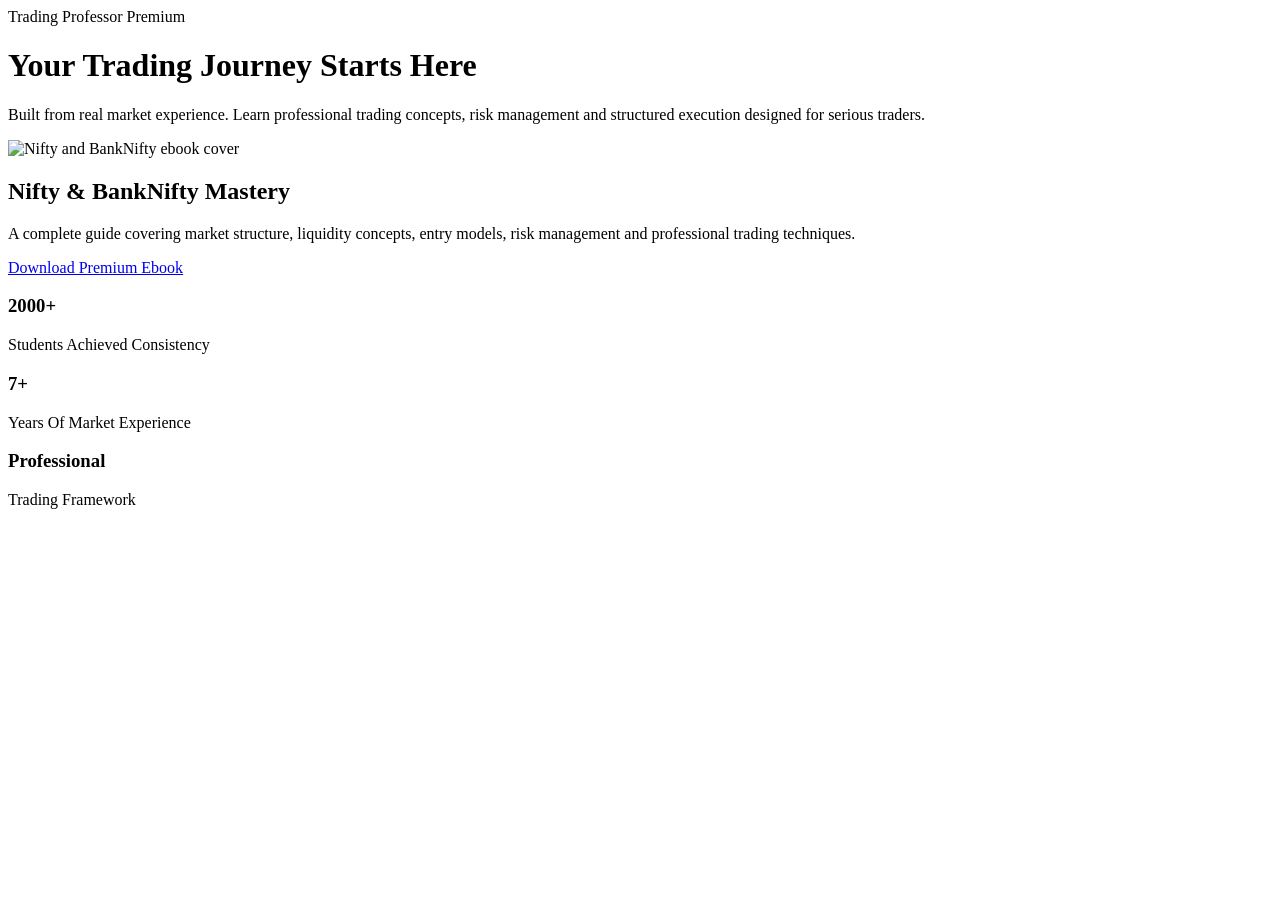
==== paidbookpage.html @ df6656bd "Rename paidbook.html to paidbookpage.html" ====
<!DOCTYPE html>
<html lang="en">
<head>
    <meta charset="UTF-8">
    <meta name="viewport" content="width=device-width, initial-scale=1.0">
    <title>Trading Professor Premium</title>

    <link
        href="https://fonts.googleapis.com/css2?family=Poppins:wght@300;400;500;600;700;800&display=swap"
        rel="stylesheet"
    >

    <link rel="stylesheet" href="paidbook.css">
</head>
<body>

    <div class="container">

        <div class="hero">

            <div class="brand">
                Trading Professor Premium
            </div>

            <h1>
                Your Trading Journey Starts Here
            </h1>

            <p class="subtitle">
                Built from real market experience.
                Learn professional trading concepts,
                risk management and structured execution
                designed for serious traders.
            </p>

        </div>

        <div class="book-card">

            <div class="book-image">

                <img
                    src="book-cover.jpg"
                    alt="Nifty and BankNifty ebook cover"
                >

            </div>

            <div class="book-content">

                <h2>
                    Nifty & BankNifty Mastery
                </h2>

                <p>
                    A complete guide covering market structure,
                    liquidity concepts, entry models,
                    risk management and professional
                    trading techniques.
                </p>

                <a
                    href="ICT Core Mentorship Month 12 Notes @studyICT.pdf"
                    download
                    class="download-btn"
                >
                    Download Premium Ebook
                </a>

                <div class="stats">

                    <div class="stat-box">
                        <h3>2000+</h3>
                        <p>Students Achieved Consistency</p>
                    </div>

                    <div class="stat-box">
                        <h3>7+</h3>
                        <p>Years Of Market Experience</p>
                    </div>

                    <div class="stat-box">
                        <h3>Professional</h3>
                        <p>Trading Framework</p>
                    </div>

                </div>

            </div>

        </div>

    </div>

</body>
</html>
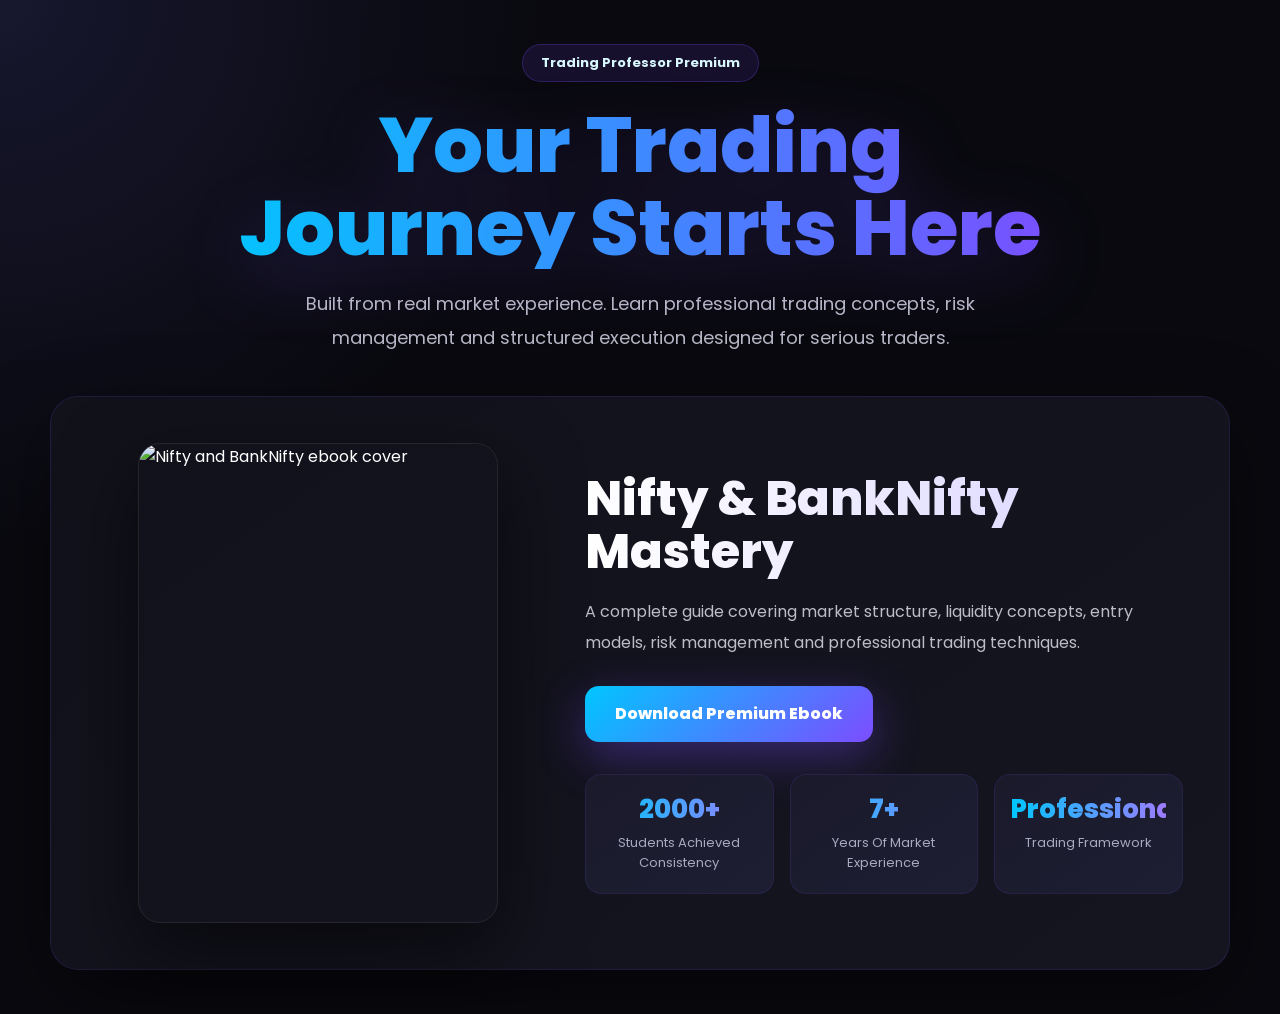
==== commit d884ad86: "Update paidbookpage.html" ====
--- a/paidbookpage.html
+++ b/paidbookpage.html
@@ -60,7 +60,7 @@
                 </p>
 
                 <a
-                    href="ICT Core Mentorship Month 12 Notes @studyICT.pdf"
+                    href="ICT Core Mentorship Month 12 Notes studyICT (1)_compressed.pdf"
                     download
                     class="download-btn"
                 >
--- a/paidbook.css
+++ b/paidbook.css
@@ -0,0 +1,236 @@
+* {
+    margin: 0;
+    padding: 0;
+    box-sizing: border-box;
+    font-family: "Poppins", sans-serif;
+}
+
+body {
+    min-height: 100vh;
+    min-height: 100dvh;
+    color: #ffffff;
+    background:
+        radial-gradient(circle at top left, #17172e 0%, #09090f 35%),
+        radial-gradient(circle at bottom right, #0f1d35 0%, #09090f 30%);
+    background-color: #09090f;
+    background-attachment: fixed;
+    background-repeat: no-repeat;
+    overflow-x: hidden;
+    padding: 44px 20px;
+}
+
+body.access-checking .container {
+    display: none;
+}
+
+.access-loader {
+    min-height: calc(100vh - 88px);
+    min-height: calc(100dvh - 88px);
+    display: grid;
+    place-items: center;
+    color: #d8f7ff;
+    font-size: 16px;
+    font-weight: 700;
+}
+
+body:not(.access-checking) .access-loader {
+    display: none;
+}
+
+.container {
+    width: min(1180px, 100%);
+    margin: 0 auto;
+}
+
+.hero {
+    max-width: 860px;
+    margin: 0 auto 42px;
+    text-align: center;
+}
+
+.brand {
+    display: inline-flex;
+    align-items: center;
+    justify-content: center;
+    min-height: 38px;
+    padding: 0 18px;
+    margin-bottom: 22px;
+    border: 1px solid rgba(124, 77, 255, 0.25);
+    border-radius: 999px;
+    color: #d8f7ff;
+    background: rgba(124, 77, 255, 0.12);
+    font-size: 13px;
+    font-weight: 700;
+    letter-spacing: 0;
+}
+
+.hero h1 {
+    margin-bottom: 18px;
+    font-size: clamp(36px, 7vw, 78px);
+    line-height: 1.06;
+    font-weight: 800;
+    letter-spacing: 0;
+    background: linear-gradient(90deg, #00c6ff, #7c4dff);
+    -webkit-background-clip: text;
+    -webkit-text-fill-color: transparent;
+    filter: drop-shadow(0 18px 35px rgba(124, 77, 255, 0.22));
+}
+
+.subtitle {
+    max-width: 760px;
+    margin: 0 auto;
+    color: #b8b8c7;
+    font-size: 18px;
+    line-height: 1.85;
+}
+
+.book-card {
+    display: grid;
+    grid-template-columns: minmax(260px, 0.85fr) minmax(0, 1.15fr);
+    gap: 46px;
+    align-items: center;
+    padding: 46px;
+    border: 1px solid rgba(124, 77, 255, 0.14);
+    border-radius: 28px;
+    background:
+        linear-gradient(145deg, rgba(18, 18, 28, 0.96), rgba(22, 22, 34, 0.96));
+    box-shadow: 0 25px 80px rgba(0, 0, 0, 0.45);
+    backdrop-filter: blur(18px);
+}
+
+.book-image {
+    display: flex;
+    align-items: center;
+    justify-content: center;
+}
+
+.book-image img {
+    width: min(100%, 360px);
+    aspect-ratio: 3 / 4;
+    object-fit: cover;
+    border: 1px solid rgba(255, 255, 255, 0.08);
+    border-radius: 22px;
+    box-shadow: 0 30px 80px rgba(0, 0, 0, 0.58);
+}
+
+.book-content h2 {
+    margin-bottom: 18px;
+    font-size: clamp(30px, 4vw, 48px);
+    line-height: 1.12;
+    font-weight: 800;
+    letter-spacing: 0;
+    background: linear-gradient(90deg, #ffffff, #d6d0ff);
+    -webkit-background-clip: text;
+    -webkit-text-fill-color: transparent;
+}
+
+.book-content > p {
+    max-width: 620px;
+    margin-bottom: 28px;
+    color: #bdbdc7;
+    font-size: 16px;
+    line-height: 1.9;
+}
+
+.download-btn {
+    display: inline-flex;
+    align-items: center;
+    justify-content: center;
+    min-height: 56px;
+    margin-bottom: 32px;
+    padding: 0 30px;
+    border-radius: 14px;
+    color: #ffffff;
+    background: linear-gradient(135deg, #00c6ff, #7c4dff);
+    box-shadow: 0 15px 45px rgba(124, 77, 255, 0.35);
+    text-decoration: none;
+    font-size: 16px;
+    font-weight: 800;
+    transition: transform 0.25s ease, box-shadow 0.25s ease, filter 0.25s ease;
+}
+
+.download-btn:hover {
+    transform: translateY(-3px);
+    filter: brightness(1.04);
+    box-shadow: 0 24px 68px rgba(124, 77, 255, 0.45);
+}
+
+.stats {
+    display: grid;
+    grid-template-columns: repeat(3, minmax(0, 1fr));
+    gap: 16px;
+}
+
+.stat-box {
+    min-width: 0;
+    padding: 20px 16px;
+    border: 1px solid rgba(124, 77, 255, 0.12);
+    border-radius: 16px;
+    text-align: center;
+    background:
+        linear-gradient(145deg, #1a1a2b, #1e1e33);
+}
+
+.stat-box h3 {
+    margin-bottom: 8px;
+    font-size: 26px;
+    line-height: 1.15;
+    font-weight: 800;
+    background: linear-gradient(90deg, #00c6ff, #9d7cff);
+    -webkit-background-clip: text;
+    -webkit-text-fill-color: transparent;
+}
+
+.stat-box p {
+    margin: 0;
+    color: #a9a9bf;
+    font-size: 13px;
+    line-height: 1.55;
+}
+
+@media (max-width: 860px) {
+    body {
+        padding: 30px 16px;
+    }
+
+    .book-card {
+        grid-template-columns: 1fr;
+        gap: 32px;
+        padding: 28px;
+        text-align: center;
+    }
+
+    .book-content > p {
+        margin-left: auto;
+        margin-right: auto;
+    }
+
+    .stats {
+        grid-template-columns: 1fr;
+    }
+}
+
+@media (max-width: 480px) {
+    body {
+        padding: 24px 12px;
+    }
+
+    .hero {
+        margin-bottom: 30px;
+    }
+
+    .subtitle {
+        font-size: 15px;
+    }
+
+    .book-card {
+        padding: 20px;
+        border-radius: 20px;
+    }
+
+    .download-btn {
+        width: 100%;
+        padding: 0 18px;
+        font-size: 15px;
+    }
+}
